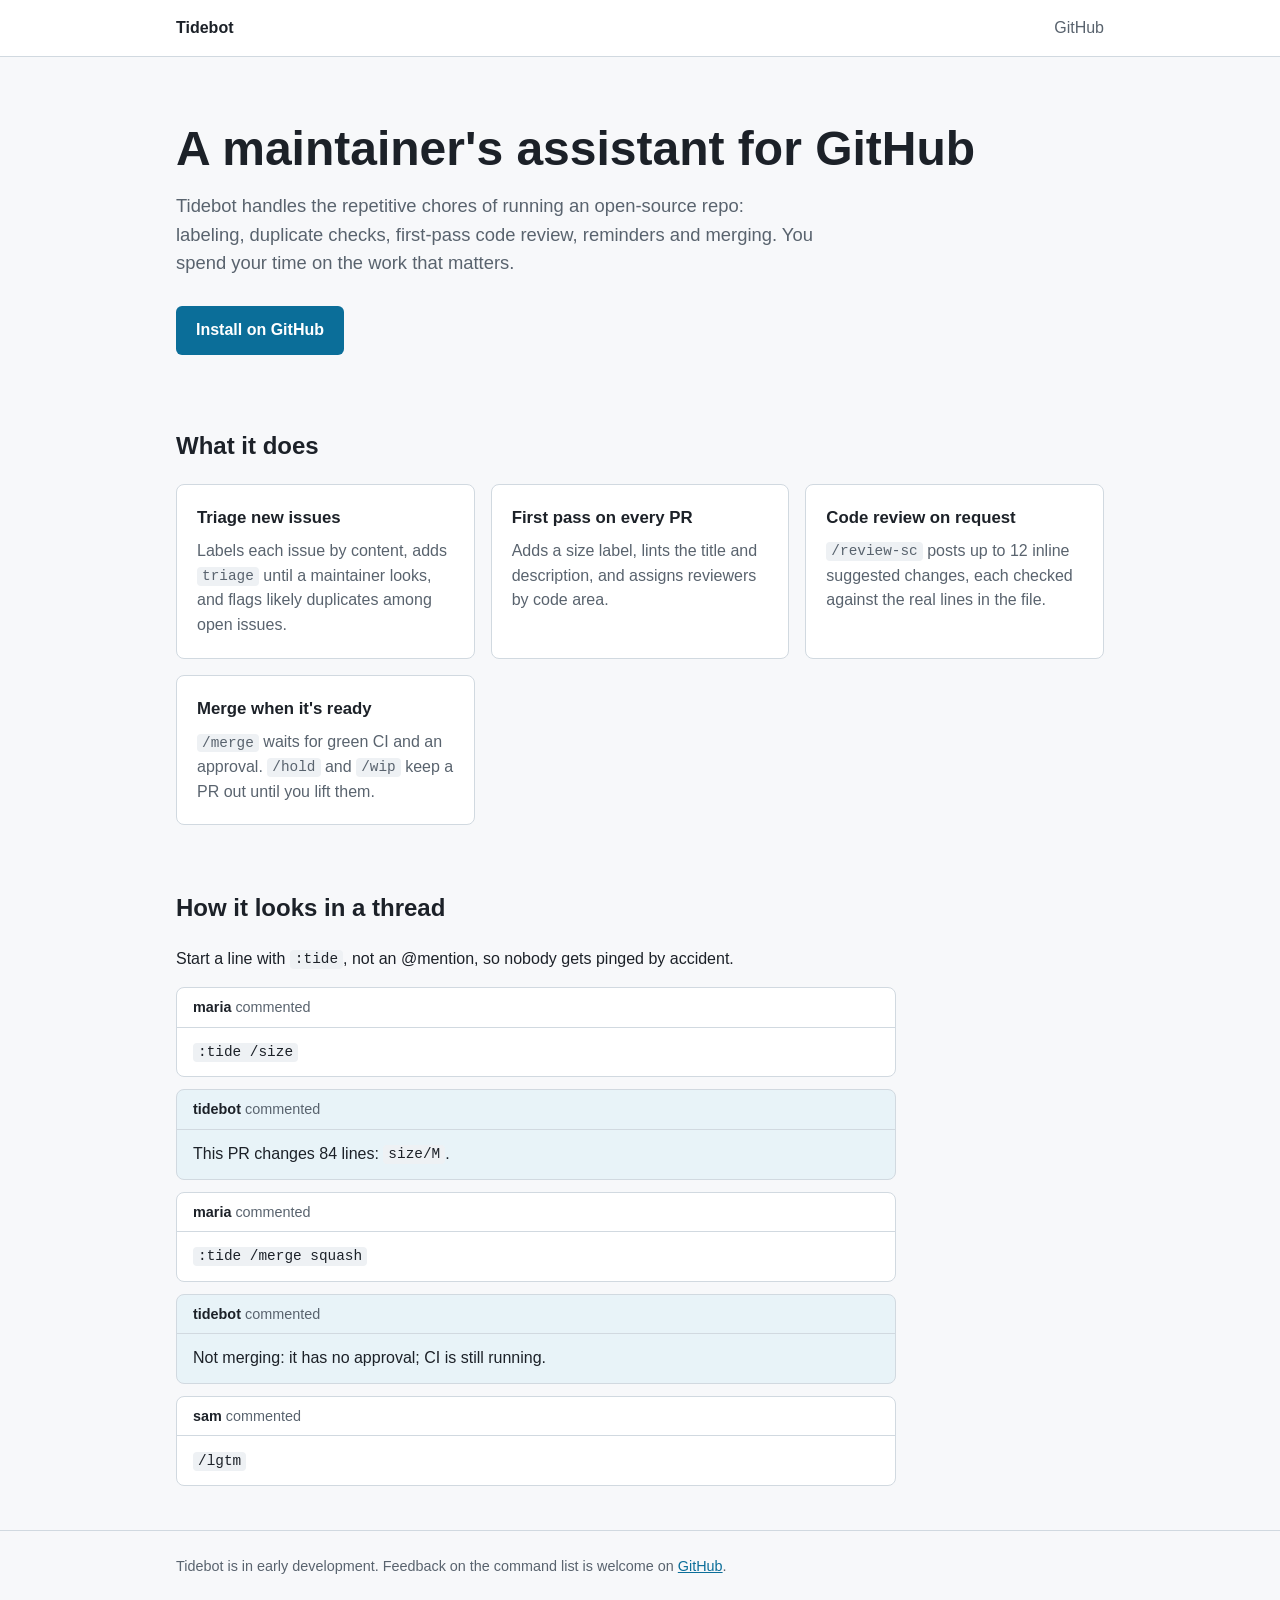
==== site/index.html @ ddbae058 "feat: add the website landing page with an example comment thread" ====
<!doctype html>
<html lang="en">
<head>
  <meta charset="utf-8">
  <meta name="viewport" content="width=device-width, initial-scale=1">
  <title>Tidebot</title>
  <meta name="description" content="A maintainer's assistant for GitHub: labeling, duplicate checks, first-pass code review, reminders and merging.">
  <link rel="stylesheet" href="style.css">
</head>
<body>
  <header class="top">
    <div class="wrap">
      <a class="brand" href="index.html">Tidebot</a>
      <nav>
        <a href="https://github.com/Pranjal2007v/Tidebot">GitHub</a>
      </nav>
    </div>
  </header>

  <main class="wrap">
    <div class="hero">
      <h1>A maintainer's assistant for GitHub</h1>
      <p>Tidebot handles the repetitive chores of running an open-source repo: labeling,
        duplicate checks, first-pass code review, reminders and merging. You spend your time
        on the work that matters.</p>
      <a class="button" id="install" href="https://github.com/apps/tidebot/installations/new">Install on GitHub</a>
    </div>

    <section id="features">
      <h2>What it does</h2>
      <div class="features">
        <div class="feature">
          <h3>Triage new issues</h3>
          <p>Labels each issue by content, adds <code>triage</code> until a maintainer looks,
            and flags likely duplicates among open issues.</p>
        </div>
        <div class="feature">
          <h3>First pass on every PR</h3>
          <p>Adds a size label, lints the title and description, and assigns reviewers by
            code area.</p>
        </div>
        <div class="feature">
          <h3>Code review on request</h3>
          <p><code>/review-sc</code> posts up to 12 inline suggested changes, each checked
            against the real lines in the file.</p>
        </div>
        <div class="feature">
          <h3>Merge when it's ready</h3>
          <p><code>/merge</code> waits for green CI and an approval. <code>/hold</code> and
            <code>/wip</code> keep a PR out until you lift them.</p>
        </div>
      </div>
    </section>

    <section id="example">
      <h2>How it looks in a thread</h2>
      <p>Start a line with <code>:tide</code>, not an @mention, so nobody gets pinged by accident.</p>
      <div class="thread">
        <div class="comment">
          <div class="meta"><strong>maria</strong> commented</div>
          <div class="body"><p><code>:tide /size</code></p></div>
        </div>
        <div class="comment bot">
          <div class="meta"><strong>tidebot</strong> commented</div>
          <div class="body"><p>This PR changes 84 lines: <code>size/M</code>.</p></div>
        </div>
        <div class="comment">
          <div class="meta"><strong>maria</strong> commented</div>
          <div class="body"><p><code>:tide /merge squash</code></p></div>
        </div>
        <div class="comment bot">
          <div class="meta"><strong>tidebot</strong> commented</div>
          <div class="body"><p>Not merging: it has no approval; CI is still running.</p></div>
        </div>
        <div class="comment">
          <div class="meta"><strong>sam</strong> commented</div>
          <div class="body"><p><code>/lgtm</code></p></div>
        </div>
      </div>
    </section>
  </main>

  <footer>
    <div class="wrap">Tidebot is in early development. Feedback on the command list is welcome on
      <a href="https://github.com/Pranjal2007v/Tidebot/issues">GitHub</a>.</div>
  </footer>
</body>
</html>
---- site/style.css ----
:root {
  --bg: #f7f8fa;
  --surface: #ffffff;
  --text: #1c2128;
  --muted: #59636e;
  --border: #d1d9e0;
  --accent: #0b6e99;
  --accent-text: #ffffff;
  --code-bg: #eef1f4;
  --bot: #e8f3f8;
}

@media (prefers-color-scheme: dark) {
  :root {
    --bg: #0f1419;
    --surface: #161b22;
    --text: #e6edf3;
    --muted: #9198a1;
    --border: #30363d;
    --accent: #4cb3d9;
    --accent-text: #0f1419;
    --code-bg: #1f262e;
    --bot: #13242e;
  }
}

* { box-sizing: border-box; }

body {
  margin: 0;
  background: var(--bg);
  color: var(--text);
  font: 16px/1.55 -apple-system, BlinkMacSystemFont, "Segoe UI", Roboto, sans-serif;
}

a { color: var(--accent); }

code {
  font: 0.9em ui-monospace, SFMono-Regular, Menlo, monospace;
  background: var(--code-bg);
  padding: 0.1em 0.35em;
  border-radius: 4px;
}

.wrap { max-width: 960px; margin: 0 auto; padding: 0 16px; }

header.top {
  border-bottom: 1px solid var(--border);
  background: var(--surface);
}
header.top .wrap { display: flex; align-items: center; justify-content: space-between; height: 56px; }
header.top .brand { font-weight: 700; color: var(--text); text-decoration: none; }
header.top nav a { margin-left: 20px; color: var(--muted); text-decoration: none; }
header.top nav a:hover { color: var(--text); }

.hero { padding: 64px 0 40px; }
.hero h1 { font-size: clamp(2rem, 5vw, 3rem); line-height: 1.15; margin: 0 0 16px; }
.hero p { font-size: 1.15rem; color: var(--muted); max-width: 640px; margin: 0 0 28px; }

.button {
  display: inline-block;
  padding: 12px 20px;
  border-radius: 6px;
  background: var(--accent);
  color: var(--accent-text);
  font-weight: 600;
  text-decoration: none;
}
.button.secondary { background: transparent; color: var(--accent); border: 1px solid var(--border); margin-left: 8px; }

section { padding: 32px 0; }
section h2 { font-size: 1.5rem; margin: 0 0 20px; }

.features { display: grid; grid-template-columns: repeat(auto-fit, minmax(240px, 1fr)); gap: 16px; }
.feature { background: var(--surface); border: 1px solid var(--border); border-radius: 8px; padding: 20px; }
.feature h3 { margin: 0 0 8px; font-size: 1.05rem; }
.feature p { margin: 0; color: var(--muted); }

.thread { max-width: 720px; }
.comment { background: var(--surface); border: 1px solid var(--border); border-radius: 8px; margin-bottom: 12px; overflow: hidden; }
.comment.bot { background: var(--bot); }
.comment .meta { padding: 8px 16px; border-bottom: 1px solid var(--border); color: var(--muted); font-size: 0.9rem; }
.comment .meta strong { color: var(--text); }
.comment .body { padding: 12px 16px; }
.comment .body p { margin: 0 0 8px; }
.comment .body p:last-child { margin-bottom: 0; }

footer { border-top: 1px solid var(--border); padding: 24px 0 40px; color: var(--muted); font-size: 0.9rem; }

@media (max-width: 560px) {
  header.top nav a { margin-left: 12px; }
  .button.secondary { margin: 8px 0 0; }
}
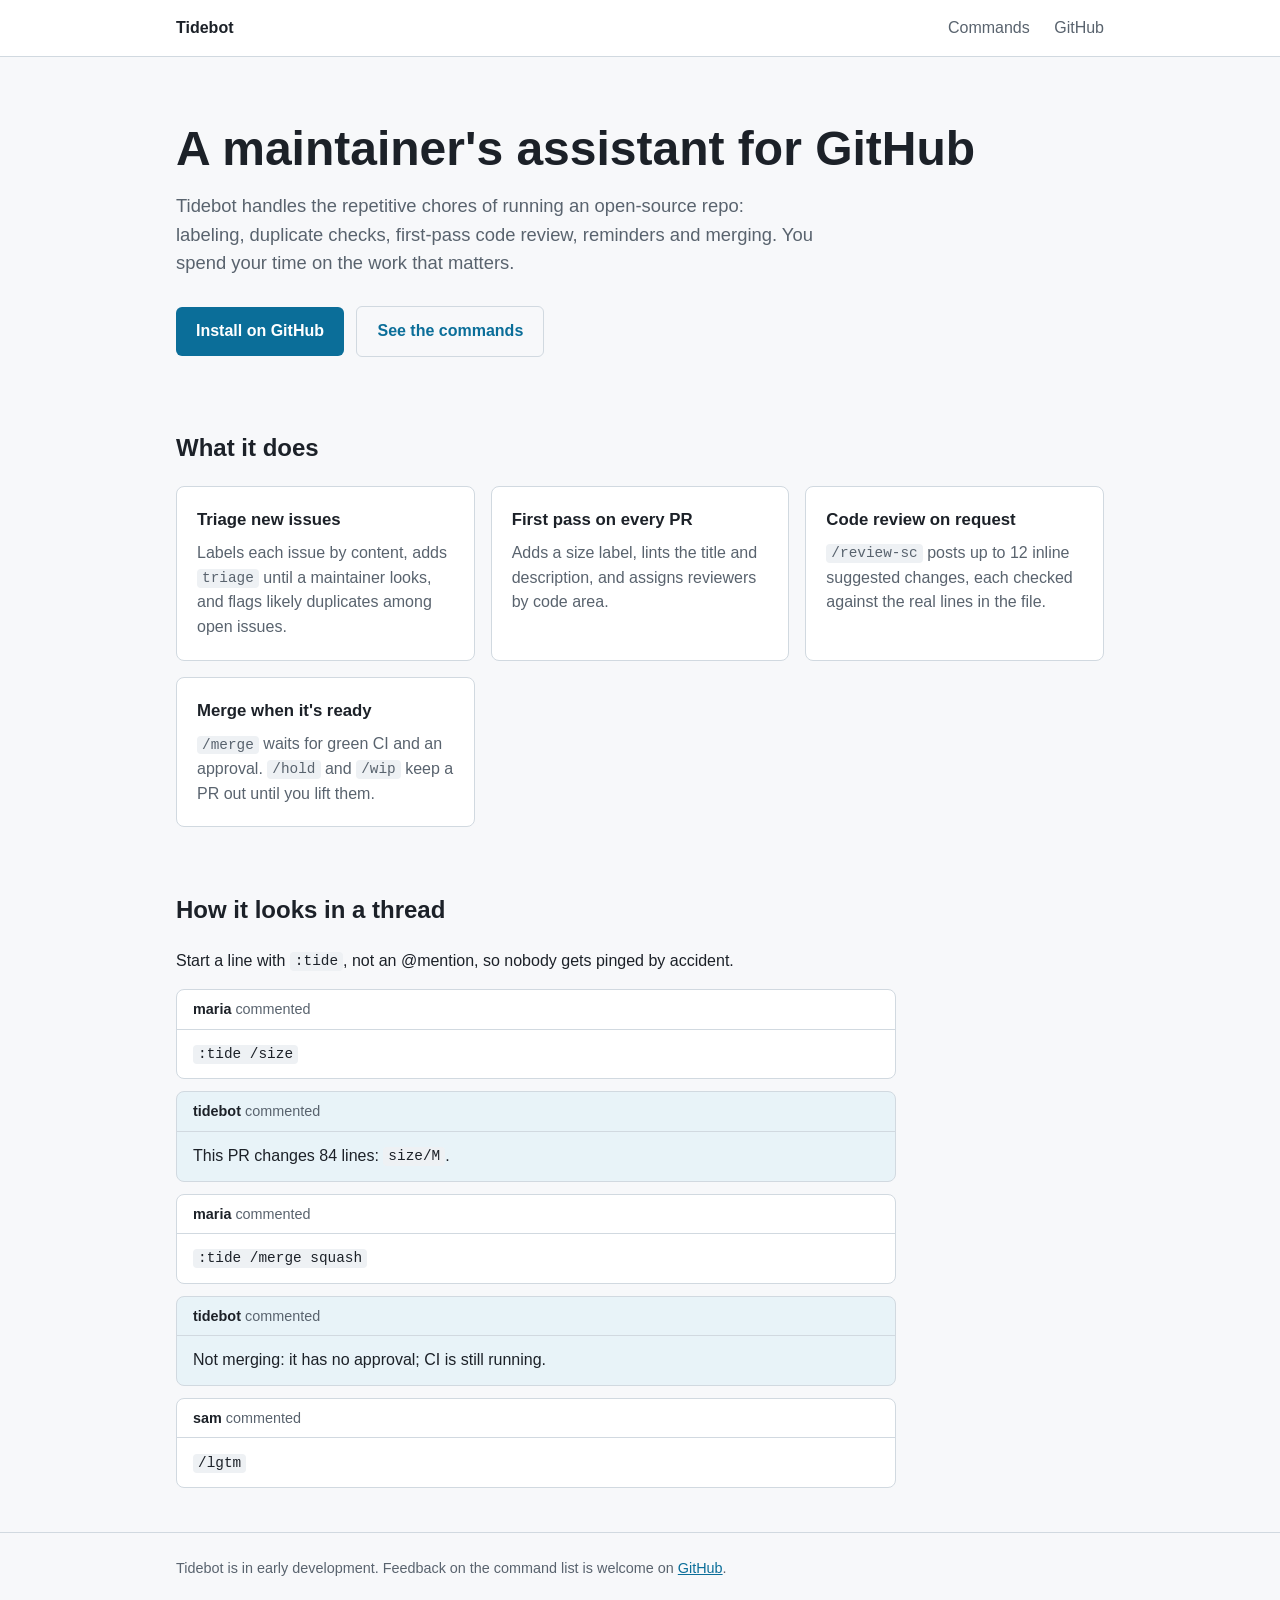
==== commit 3dcd6594: "feat: generate the command reference page from the command catalog" ====
--- a/site/index.html
+++ b/site/index.html
@@ -12,6 +12,7 @@
     <div class="wrap">
       <a class="brand" href="index.html">Tidebot</a>
       <nav>
+        <a href="commands.html">Commands</a>
         <a href="https://github.com/Pranjal2007v/Tidebot">GitHub</a>
       </nav>
     </div>
@@ -24,6 +25,7 @@
         duplicate checks, first-pass code review, reminders and merging. You spend your time
         on the work that matters.</p>
       <a class="button" id="install" href="https://github.com/apps/tidebot/installations/new">Install on GitHub</a>
+      <a class="button secondary" href="commands.html">See the commands</a>
     </div>
 
     <section id="features">
--- a/site/style.css
+++ b/site/style.css
@@ -91,3 +91,14 @@
   header.top nav a { margin-left: 12px; }
   .button.secondary { margin: 8px 0 0; }
 }
+
+.group { padding-top: 8px; }
+.command { background: var(--surface); border: 1px solid var(--border); border-radius: 8px; padding: 16px 20px; margin-bottom: 12px; }
+.command h3 { margin: 0 0 6px; font-size: 1.1rem; display: flex; align-items: center; gap: 10px; flex-wrap: wrap; }
+.command h3 a { color: var(--text); text-decoration: none; font-family: ui-monospace, SFMono-Regular, Menlo, monospace; }
+.command p { margin: 0 0 8px; }
+.command pre { margin: 0 0 8px; padding: 8px 12px; background: var(--code-bg); border-radius: 6px; overflow-x: auto; }
+.command pre code { background: none; padding: 0; }
+.command .result { color: var(--muted); margin: 0; }
+.command .note { color: var(--muted); font-size: 0.9rem; margin: 8px 0 0; }
+.tier { font-size: 0.75rem; font-weight: 600; padding: 2px 8px; border-radius: 999px; border: 1px solid var(--border); color: var(--muted); }
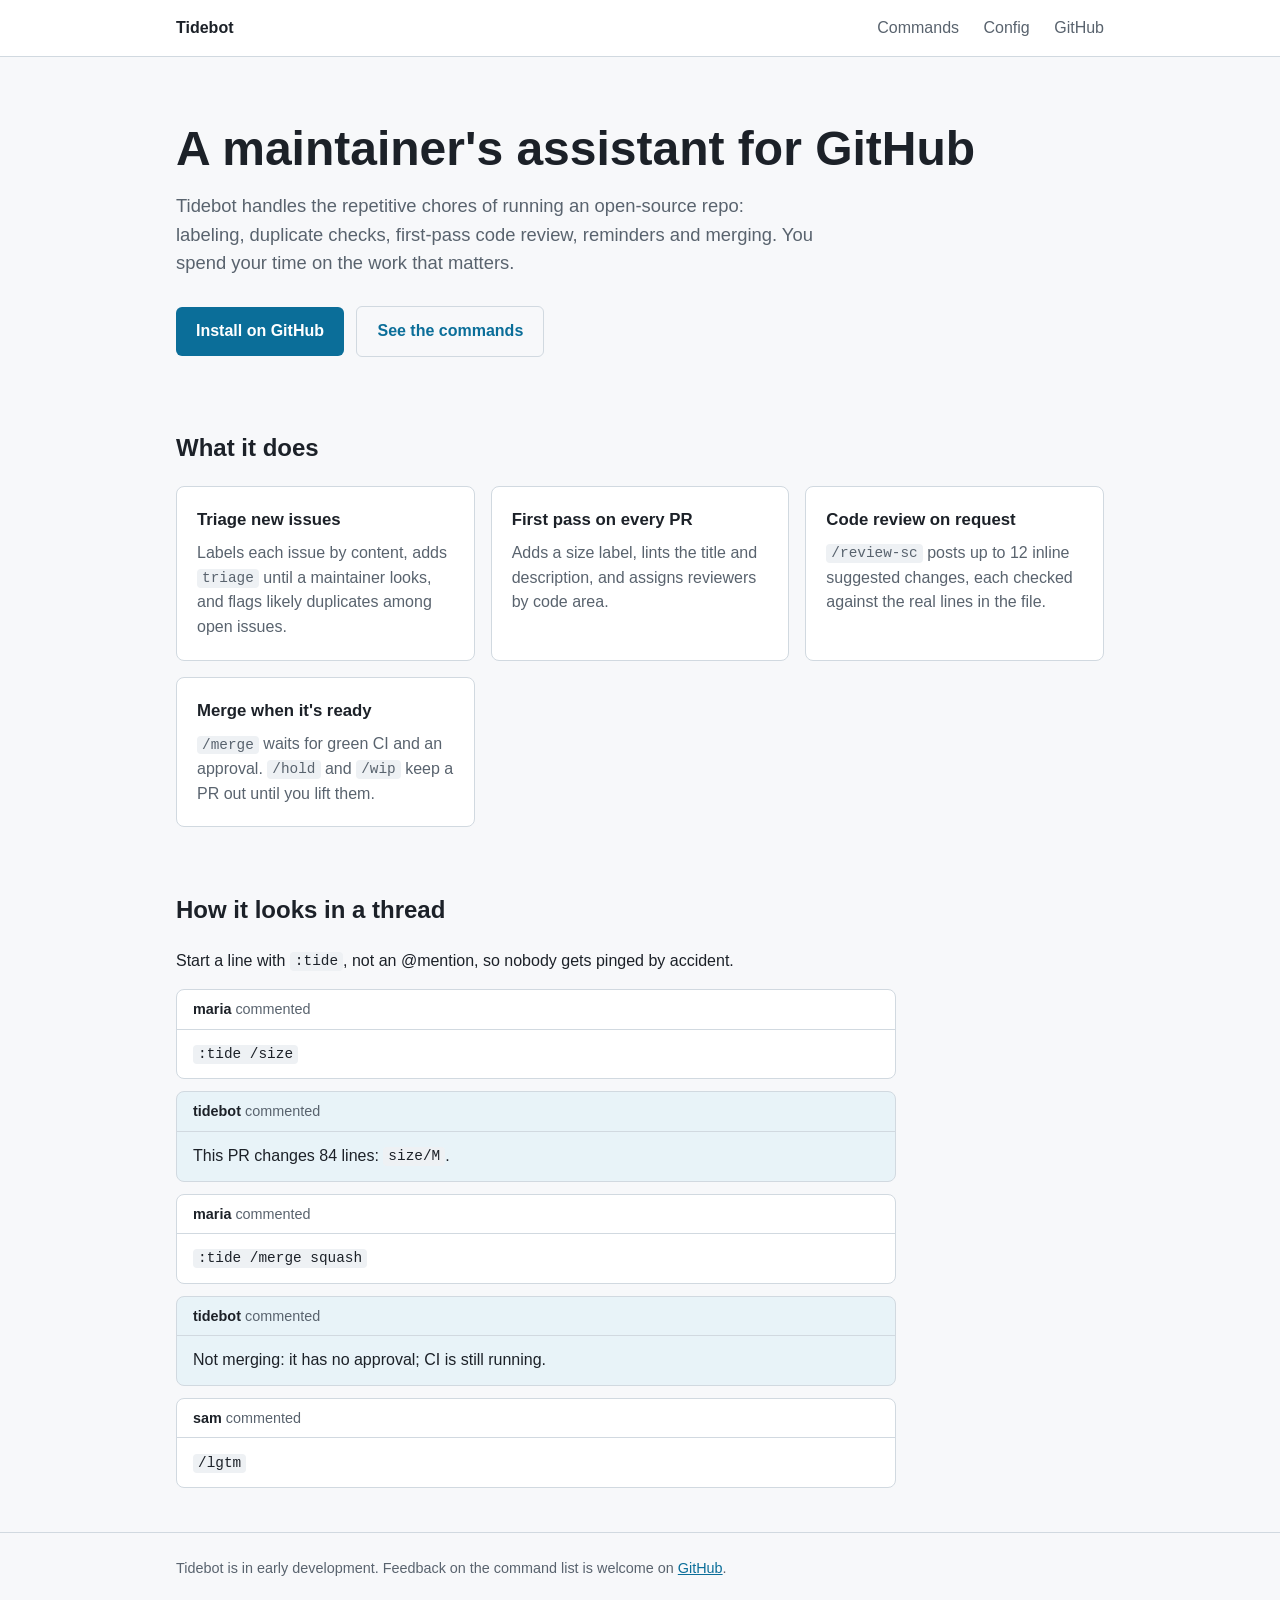
==== commit a2fb3ac4: "feat: generate a config builder page with a switch per .tide.yml option" ====
--- a/site/index.html
+++ b/site/index.html
@@ -13,6 +13,7 @@
       <a class="brand" href="index.html">Tidebot</a>
       <nav>
         <a href="commands.html">Commands</a>
+        <a href="config.html">Config</a>
         <a href="https://github.com/Pranjal2007v/Tidebot">GitHub</a>
       </nav>
     </div>
--- a/site/style.css
+++ b/site/style.css
@@ -102,3 +102,20 @@
 .command .result { color: var(--muted); margin: 0; }
 .command .note { color: var(--muted); font-size: 0.9rem; margin: 8px 0 0; }
 .tier { font-size: 0.75rem; font-weight: 600; padding: 2px 8px; border-radius: 999px; border: 1px solid var(--border); color: var(--muted); }
+
+.filters { display: flex; flex-wrap: wrap; align-items: center; gap: 8px 12px; margin: 0 0 24px; }
+.filters label { color: var(--muted); font-size: 0.9rem; }
+.filters input, .filters select {
+  font: inherit; color: var(--text); background: var(--surface);
+  border: 1px solid var(--border); border-radius: 6px; padding: 8px 10px;
+}
+.filters input { flex: 1 1 220px; min-width: 0; }
+[hidden] { display: none !important; }
+#no-results { color: var(--muted); }
+
+.builder { display: grid; grid-template-columns: minmax(0, 1fr) minmax(0, 1fr); gap: 24px; align-items: start; margin-bottom: 40px; }
+.option { display: grid; grid-template-columns: auto 1fr; gap: 2px 10px; align-items: baseline; background: var(--surface); border: 1px solid var(--border); border-radius: 8px; padding: 12px 16px; margin-bottom: 10px; cursor: pointer; }
+.option span { grid-column: 2; color: var(--muted); font-size: 0.9rem; }
+.output pre { margin: 0 0 12px; padding: 12px 16px; background: var(--code-bg); border-radius: 8px; overflow-x: auto; }
+.output pre code { background: none; padding: 0; }
+@media (max-width: 760px) { .builder { grid-template-columns: minmax(0, 1fr); } }
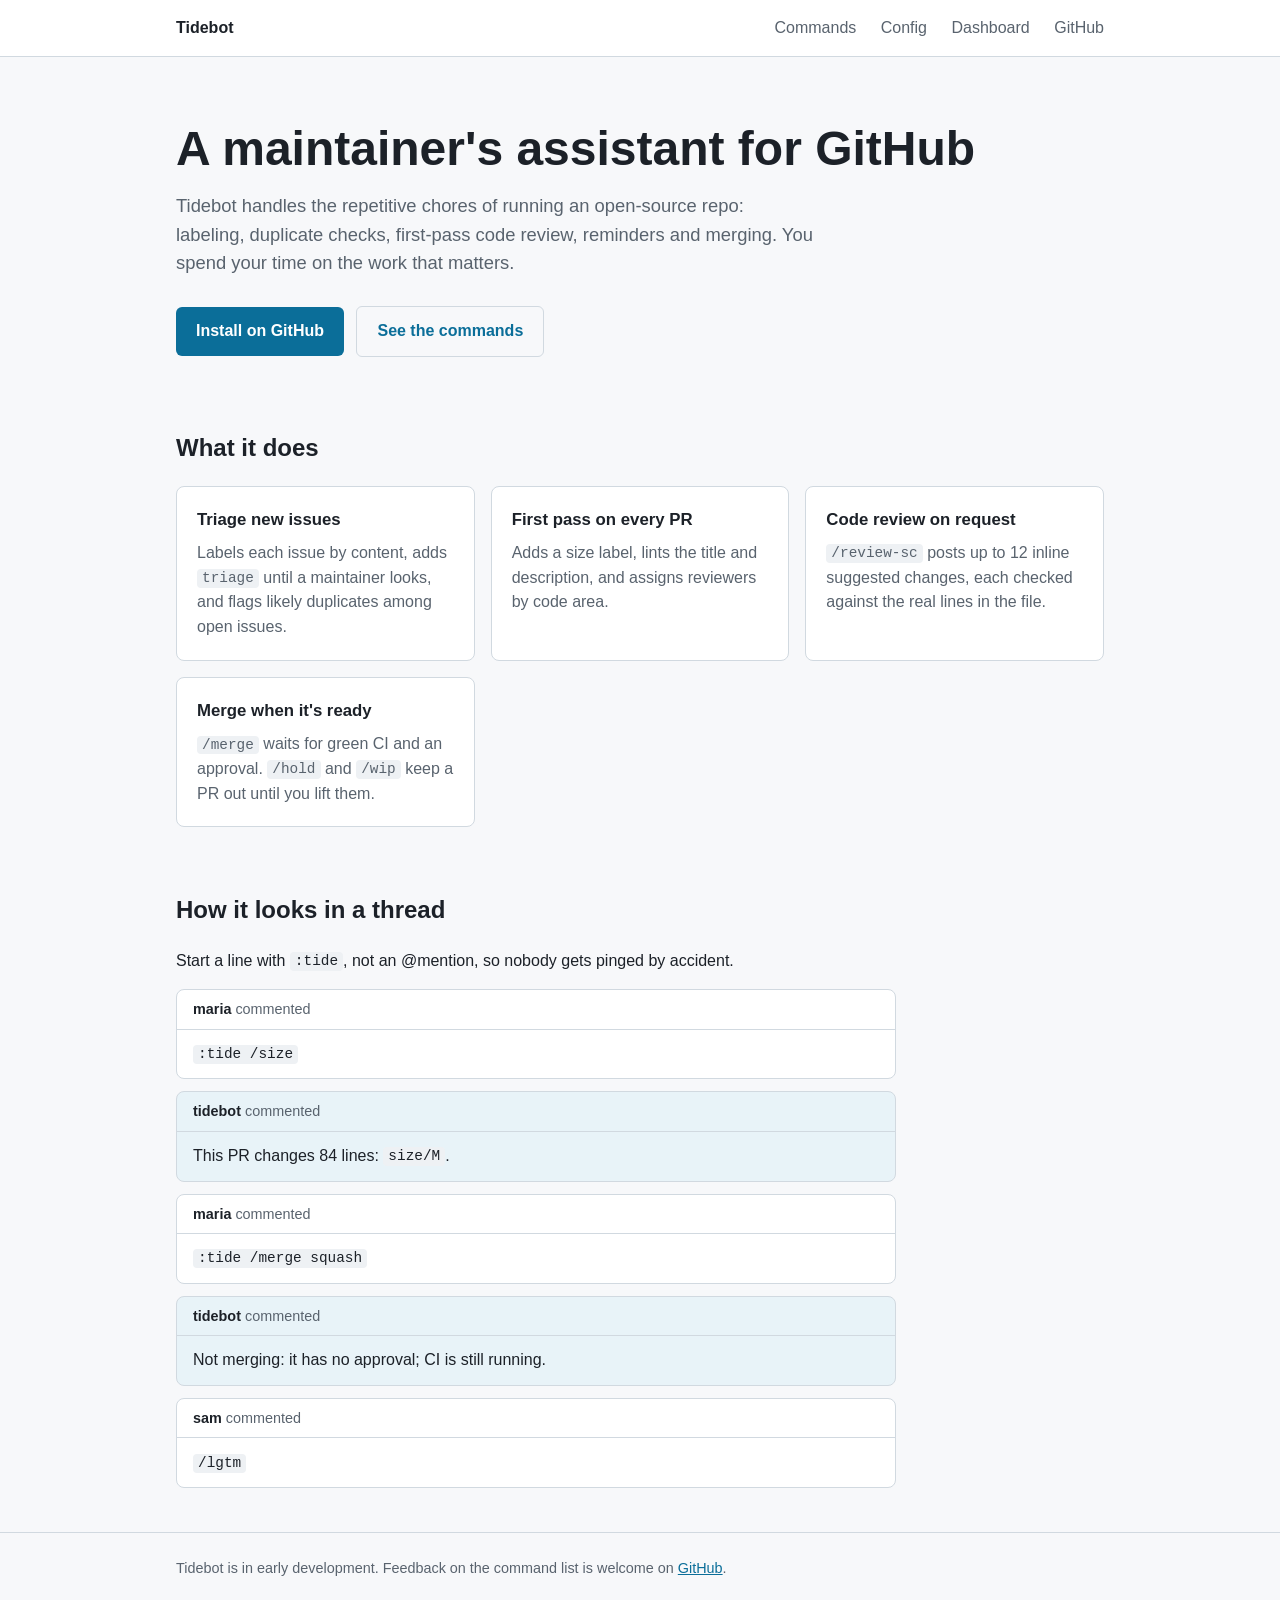
==== commit 2c0c2b14: "feat: add a dashboard page that shows a repo's four numbers" ====
--- a/site/index.html
+++ b/site/index.html
@@ -14,6 +14,7 @@
       <nav>
         <a href="commands.html">Commands</a>
         <a href="config.html">Config</a>
+        <a href="dashboard.html">Dashboard</a>
         <a href="https://github.com/Pranjal2007v/Tidebot">GitHub</a>
       </nav>
     </div>
--- a/site/style.css
+++ b/site/style.css
@@ -119,3 +119,10 @@
 .output pre { margin: 0 0 12px; padding: 12px 16px; background: var(--code-bg); border-radius: 8px; overflow-x: auto; }
 .output pre code { background: none; padding: 0; }
 @media (max-width: 760px) { .builder { grid-template-columns: minmax(0, 1fr); } }
+.reviewers { display: block; margin: 16px 0 6px; }
+.reviewers span { display: block; color: var(--muted); font-size: 0.9rem; }
+#reviewers { width: 100%; box-sizing: border-box; font: 0.9rem ui-monospace, SFMono-Regular, Menlo, monospace; color: var(--text); background: var(--surface); border: 1px solid var(--border); border-radius: 6px; padding: 8px 10px; }
+
+.feature .stat { font-size: 2rem; font-weight: 700; color: var(--text); margin: 0 0 4px; }
+.note { color: var(--muted); font-size: 0.9rem; }
+#status { color: var(--muted); }
